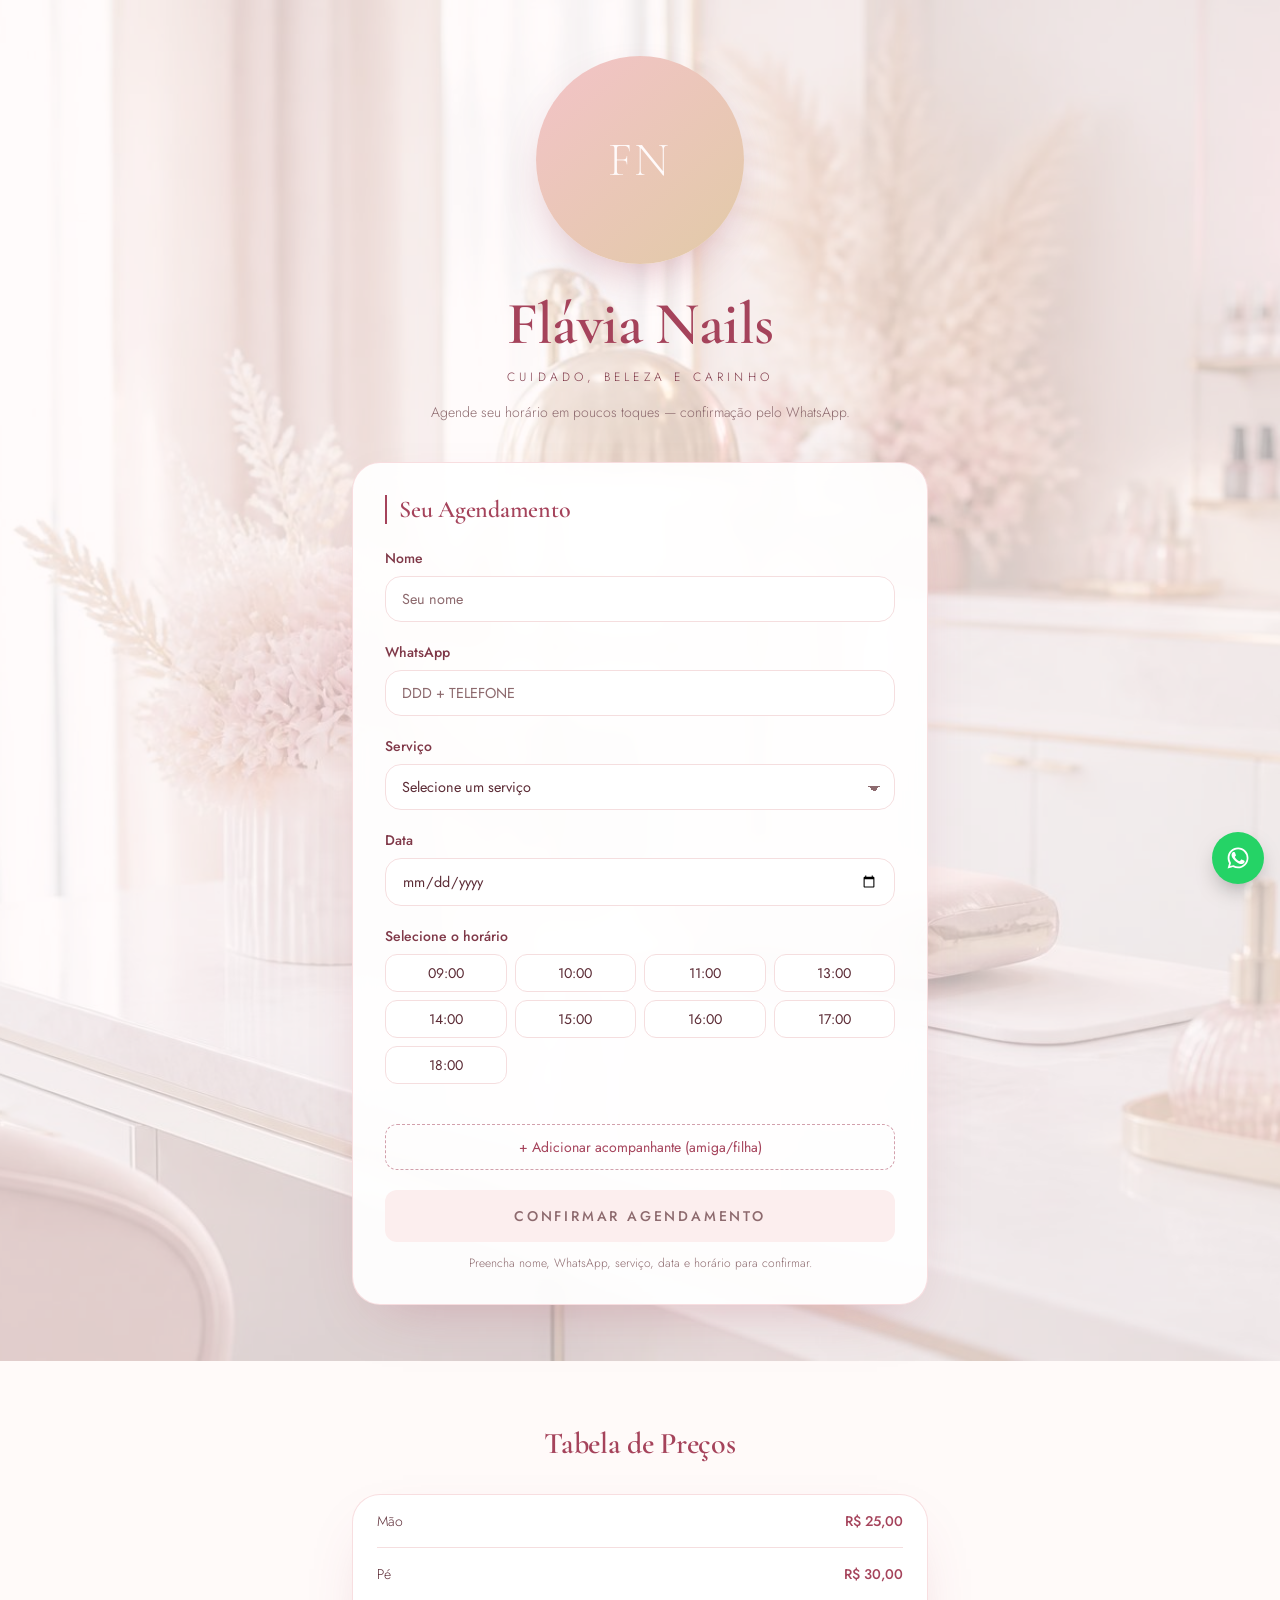
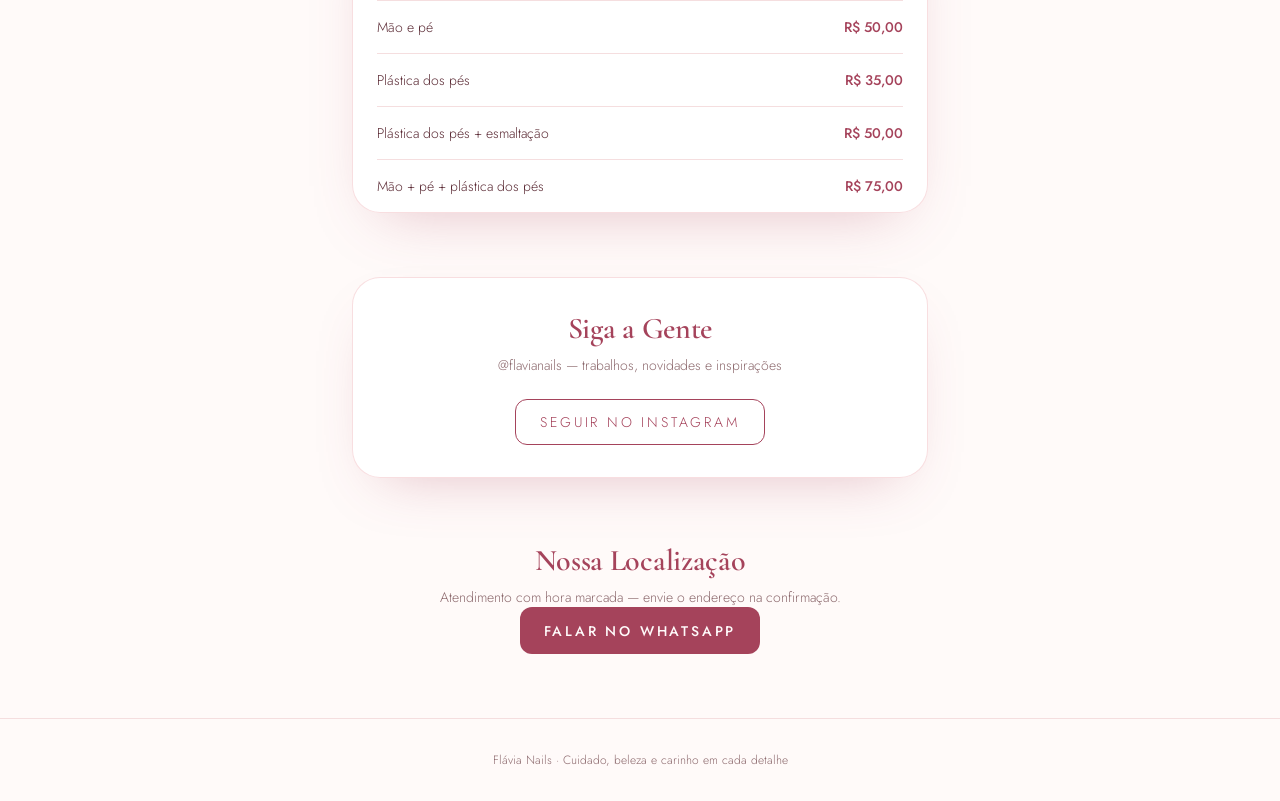
==== index.html @ 186e2348 "Site Flávia Nails: versão estática pronta para GitHub Pages Converte a página do projeto Lovable (Ta" ====
<!doctype html>
<html lang="pt-BR">
  <head>
    <meta charset="utf-8" />
    <meta name="viewport" content="width=device-width, initial-scale=1" />
    <title>Flávia Nails — Agendamento Online</title>
    <meta
      name="description"
      content="Agende seu horário na Flávia Nails: manicure, pedicure, plástica dos pés e esmaltação. Cuidado, beleza e carinho em cada detalhe."
    />
    <meta name="theme-color" content="#fff7f6" />
    <meta property="og:type" content="website" />
    <meta property="og:title" content="Flávia Nails — Agendamento Online" />
    <meta
      property="og:description"
      content="Agende seu horário na Flávia Nails em poucos toques — confirmação pelo WhatsApp."
    />
    <meta property="og:image" content="assets/hero-nails.jpg" />
    <meta name="twitter:card" content="summary_large_image" />
    <link rel="icon" type="image/png" href="assets/favicon.png" />
    <link rel="preconnect" href="https://fonts.googleapis.com" />
    <link rel="preconnect" href="https://fonts.gstatic.com" crossorigin />
    <link
      rel="stylesheet"
      href="https://fonts.googleapis.com/css2?family=Cormorant+Garamond:wght@500;600;700&family=Jost:wght@300;400;500;600&display=swap"
    />
    <link rel="stylesheet" href="styles.css" />
  </head>
  <body>
    <main>
      <!-- Hero + formulário -->
      <section class="hero">
        <img class="hero-bg" src="assets/hero-nails.jpg" alt="" width="1920" height="1280" />
        <div class="hero-veil"></div>

        <div class="hero-head">
          <img
            id="logo"
            class="logo"
            src="assets/logo.jpg"
            alt="Logotipo Flávia Nails"
            width="220"
            height="220"
            onerror="this.replaceWith(document.getElementById('logo-fallback').content.cloneNode(true))"
          />
          <template id="logo-fallback">
            <div class="logo logo-mark" aria-label="Flávia Nails"><span>FN</span></div>
          </template>
          <h1>Flávia Nails</h1>
          <p class="tagline">Cuidado, beleza e carinho</p>
          <p class="lede">Agende seu horário em poucos toques — confirmação pelo WhatsApp.</p>
        </div>

        <form class="card form-card" id="booking-form" novalidate>
          <h2 class="card-title">Seu Agendamento</h2>

          <div class="fields">
            <label class="field">
              <span class="field-label">Nome</span>
              <input id="name" class="input" type="text" placeholder="Seu nome" autocomplete="name" />
            </label>

            <label class="field">
              <span class="field-label">WhatsApp</span>
              <input
                id="phone"
                class="input"
                type="tel"
                inputmode="tel"
                placeholder="DDD + TELEFONE"
                autocomplete="tel"
              />
            </label>

            <label class="field">
              <span class="field-label">Serviço</span>
              <select id="service" class="input"></select>
            </label>

            <label class="field">
              <span class="field-label">Data</span>
              <input id="date" class="input" type="date" />
            </label>

            <div class="field">
              <span class="field-label">Selecione o horário</span>
              <div class="times" id="times" role="group" aria-label="Horários disponíveis"></div>
            </div>

            <div id="guests"></div>

            <button type="button" class="btn-dashed" id="add-guest">
              + Adicionar acompanhante (amiga/filha)
            </button>

            <a id="submit" class="btn-primary btn-block" href="#" target="_blank" rel="noreferrer" aria-disabled="true">
              Confirmar agendamento
            </a>
            <p class="hint" id="hint">Preencha nome, WhatsApp, serviço, data e horário para confirmar.</p>
          </div>
        </form>
      </section>

      <!-- Tabela de preços -->
      <section class="section">
        <div class="wrap">
          <h2 class="section-title">Tabela de Preços</h2>
          <ul class="card price-list" id="price-list"></ul>
        </div>
      </section>

      <!-- Instagram -->
      <section class="section section-tight">
        <div class="card center-card">
          <h2 class="section-title">Siga a Gente</h2>
          <p class="muted" id="instagram-handle">@flavianails — trabalhos, novidades e inspirações</p>
          <a class="btn-outline" id="instagram-link" href="#" target="_blank" rel="noreferrer">
            Seguir no Instagram
          </a>
        </div>
      </section>

      <!-- Localização -->
      <section class="section section-tight">
        <div class="wrap center">
          <h2 class="section-title">Nossa Localização</h2>
          <p class="muted">Atendimento com hora marcada — envie o endereço na confirmação.</p>
          <a class="btn-primary" id="whatsapp-link" href="#" target="_blank" rel="noreferrer">
            Falar no WhatsApp
          </a>
        </div>
      </section>

      <footer class="footer">
        Flávia Nails · Cuidado, beleza e carinho em cada detalhe
      </footer>
    </main>

    <a class="wa-float" id="wa-float" href="#" target="_blank" rel="noreferrer" aria-label="Falar no WhatsApp">
      <svg viewBox="0 0 24 24" width="26" height="26" aria-hidden="true" fill="currentColor">
        <path d="M17.47 14.38c-.3-.15-1.75-.86-2.02-.96-.27-.1-.47-.15-.67.15-.2.3-.77.96-.94 1.16-.17.2-.35.22-.64.08-.3-.15-1.25-.46-2.38-1.47-.88-.78-1.48-1.75-1.65-2.05-.17-.3-.02-.46.13-.6.13-.13.3-.35.45-.52.15-.17.2-.3.3-.5.1-.2.05-.37-.02-.52-.08-.15-.67-1.6-.92-2.2-.24-.58-.49-.5-.67-.51h-.57c-.2 0-.52.07-.79.37-.27.3-1.04 1.01-1.04 2.470 0 1.45 1.06 2.86 1.21 3.06.15.2 2.1 3.2 5.08 4.49.71.3 1.26.49 1.69.63.71.22 1.36.19 1.87.12.57-.09 1.75-.72 2-1.41.25-.69.25-1.28.17-1.41-.07-.13-.27-.2-.57-.35z"/>
        <path d="M12.04 2.4c-5.3 0-9.6 4.3-9.6 9.6 0 1.7.45 3.35 1.3 4.8L2.4 21.6l4.95-1.3a9.56 9.56 0 0 0 4.69 1.2h.01c5.3 0 9.6-4.3 9.6-9.6s-4.3-9.5-9.61-9.5zm0 17.5h-.01a7.94 7.94 0 0 1-4.05-1.11l-.29-.17-2.94.77.78-2.87-.19-.3a7.93 7.93 0 0 1-1.22-4.23c0-4.39 3.57-7.96 7.97-7.96 2.13 0 4.13.83 5.63 2.34a7.9 7.9 0 0 1 2.33 5.63c0 4.4-3.57 7.9-8.01 7.9z"/>
      </svg>
    </a>

    <script src="config.js"></script>
    <script src="app.js"></script>
  </body>
</html>
---- styles.css ----
/* Flávia Nails — design system (convertido do projeto original) */

:root {
  --radius: 1rem;
  --rose: oklch(0.86 0.055 12);
  --rose-deep: oklch(0.52 0.13 8);
  --gold: oklch(0.75 0.09 78);
  --background: oklch(0.99 0.008 20);
  --foreground: oklch(0.36 0.07 8);
  --card: oklch(1 0 0);
  --primary: oklch(0.52 0.13 8);
  --primary-foreground: oklch(0.99 0.005 20);
  --secondary: oklch(0.96 0.02 15);
  --secondary-foreground: oklch(0.44 0.1 8);
  --muted: oklch(0.96 0.015 15);
  --muted-foreground: oklch(0.56 0.045 10);
  --accent: oklch(0.93 0.04 12);
  --border: oklch(0.92 0.025 14);
  --input: oklch(0.92 0.025 14);
  --ring: oklch(0.75 0.08 10);

  --font-display: "Cormorant Garamond", Georgia, serif;
  --font-sans: "Jost", "Segoe UI", system-ui, sans-serif;
}

*,
*::before,
*::after {
  box-sizing: border-box;
  border-color: var(--border);
}

html {
  scroll-behavior: smooth;
}

body {
  margin: 0;
  background-color: var(--background);
  color: var(--foreground);
  font-family: var(--font-sans);
  font-weight: 300;
  -webkit-font-smoothing: antialiased;
}

h1,
h2,
h3 {
  font-family: var(--font-display);
  font-weight: 600;
  letter-spacing: -0.01em;
  margin: 0;
}

img {
  max-width: 100%;
}

/* ---------- hero ---------- */

.hero {
  position: relative;
  isolation: isolate;
  min-height: 100vh;
  padding: 3.5rem 1rem;
}

.hero-bg {
  position: absolute;
  inset: 0;
  z-index: -2;
  height: 100%;
  width: 100%;
  object-fit: cover;
}

.hero-veil {
  position: absolute;
  inset: 0;
  z-index: -1;
  background-color: color-mix(in oklab, var(--background) 70%, transparent);
}

.hero-head {
  margin: 0 auto;
  max-width: 36rem;
  text-align: center;
}

.logo {
  display: block;
  margin: 0 auto;
  width: 10rem;
  height: 10rem;
  object-fit: cover;
  border-radius: 9999px;
  box-shadow: 0 20px 50px -20px color-mix(in oklab, var(--rose-deep) 45%, transparent);
}

.logo-mark {
  display: grid;
  place-items: center;
  background: linear-gradient(140deg, var(--rose), color-mix(in oklab, var(--gold) 60%, white));
  color: var(--primary-foreground);
  font-family: var(--font-display);
  font-size: 3rem;
  letter-spacing: 0.05em;
}

.hero-head h1 {
  margin-top: 1.5rem;
  font-size: 3rem;
  color: var(--primary);
}

.tagline {
  margin: 0.5rem 0 0;
  font-size: 0.75rem;
  text-transform: uppercase;
  letter-spacing: 0.35em;
  color: var(--secondary-foreground);
}

.lede {
  margin: 1rem 0 0;
  font-size: 0.875rem;
  color: var(--muted-foreground);
}

/* ---------- cards ---------- */

.card {
  background-color: color-mix(in oklab, var(--card) 92%, transparent);
  border: 1px solid color-mix(in oklab, var(--rose) 55%, transparent);
  box-shadow: 0 24px 60px -30px color-mix(in oklab, var(--rose-deep) 35%, transparent);
  backdrop-filter: blur(10px);
  border-radius: calc(var(--radius) + 12px);
}

.form-card {
  margin: 2.5rem auto 0;
  max-width: 36rem;
  padding: 1.5rem;
}

.card-title {
  border-left: 2px solid var(--primary);
  padding-left: 0.75rem;
  font-size: 1.5rem;
  color: var(--primary);
}

.fields {
  margin-top: 1.5rem;
  display: flex;
  flex-direction: column;
  gap: 1.25rem;
}

.field {
  display: block;
}

.field-label {
  display: block;
  margin-bottom: 0.5rem;
  font-size: 0.875rem;
  font-weight: 500;
  color: var(--secondary-foreground);
}

.input {
  width: 100%;
  border-radius: var(--radius);
  border: 1px solid var(--input);
  background-color: color-mix(in oklab, var(--card) 85%, transparent);
  padding: 0.75rem 1rem;
  font-size: 0.9rem;
  font-family: inherit;
  color: var(--foreground);
}

.input::placeholder {
  color: var(--muted-foreground);
}

.input:focus {
  outline: 2px solid color-mix(in oklab, var(--ring) 70%, transparent);
  outline-offset: 1px;
}

select.input {
  appearance: none;
  background-image: linear-gradient(45deg, transparent 50%, var(--muted-foreground) 50%),
    linear-gradient(135deg, var(--muted-foreground) 50%, transparent 50%);
  background-position: calc(100% - 20px) 55%, calc(100% - 14px) 55%;
  background-size: 6px 6px, 6px 6px;
  background-repeat: no-repeat;
  padding-right: 2.5rem;
}

/* ---------- horários ---------- */

.times {
  display: grid;
  grid-template-columns: repeat(3, minmax(0, 1fr));
  gap: 0.5rem;
}

.time {
  border-radius: calc(var(--radius) - 4px);
  border: 1px solid var(--border);
  background-color: var(--card);
  color: var(--foreground);
  padding: 0.5rem 0.75rem;
  font-size: 0.875rem;
  font-family: inherit;
  cursor: pointer;
  transition: background-color 0.15s ease, color 0.15s ease;
}

.time:hover {
  background-color: var(--accent);
}

.time.is-active {
  border-color: var(--primary);
  background-color: var(--primary);
  color: var(--primary-foreground);
}

/* ---------- acompanhantes ---------- */

.guest {
  display: flex;
  flex-direction: column;
  gap: 1rem;
  border-radius: calc(var(--radius) + 4px);
  border: 1px solid var(--border);
  background-color: color-mix(in oklab, var(--secondary) 60%, transparent);
  padding: 1rem;
  margin-bottom: 1.25rem;
}

.guest-head {
  display: flex;
  align-items: center;
  justify-content: space-between;
}

.guest-title {
  font-size: 0.875rem;
  font-weight: 500;
  color: var(--secondary-foreground);
}

.guest-remove {
  border: 0;
  background: none;
  padding: 0;
  font-family: inherit;
  font-size: 0.75rem;
  text-transform: uppercase;
  letter-spacing: 0.1em;
  color: var(--muted-foreground);
  cursor: pointer;
}

.guest-remove:hover {
  color: var(--primary);
}

/* ---------- botões ---------- */

.btn-dashed {
  width: 100%;
  border-radius: calc(var(--radius) - 4px);
  border: 1px dashed color-mix(in oklab, var(--primary) 50%, transparent);
  background: none;
  padding: 0.75rem 1rem;
  font-family: inherit;
  font-size: 0.875rem;
  color: var(--primary);
  cursor: pointer;
  transition: background-color 0.15s ease;
}

.btn-dashed:hover {
  background-color: var(--accent);
}

.btn-primary {
  display: inline-block;
  border-radius: calc(var(--radius) - 4px);
  background-color: var(--primary);
  color: var(--primary-foreground);
  padding: 0.85rem 1.5rem;
  font-size: 0.875rem;
  font-weight: 500;
  text-transform: uppercase;
  letter-spacing: 0.2em;
  text-align: center;
  text-decoration: none;
  transition: opacity 0.15s ease;
}

.btn-primary:hover {
  opacity: 0.9;
}

.btn-block {
  display: block;
  padding: 1rem;
}

.btn-primary.is-disabled {
  background-color: var(--muted);
  color: var(--muted-foreground);
  cursor: not-allowed;
}

.btn-outline {
  display: inline-block;
  margin-top: 1.5rem;
  border: 1px solid var(--primary);
  border-radius: calc(var(--radius) - 4px);
  padding: 0.75rem 1.5rem;
  font-size: 0.875rem;
  text-transform: uppercase;
  letter-spacing: 0.2em;
  color: var(--primary);
  text-decoration: none;
  transition: background-color 0.15s ease;
}

.btn-outline:hover {
  background-color: var(--accent);
}

.hint {
  margin: -0.5rem 0 0;
  text-align: center;
  font-size: 0.75rem;
  color: var(--muted-foreground);
}

.shake {
  animation: shake 0.4s ease;
}

@keyframes shake {
  25% {
    transform: translateX(-4px);
  }
  50% {
    transform: translateX(4px);
  }
  75% {
    transform: translateX(-2px);
  }
}

/* ---------- seções ---------- */

.section {
  padding: 4rem 1rem;
}

.section-tight {
  padding: 0 1rem 4rem;
}

.wrap {
  margin: 0 auto;
  max-width: 36rem;
}

.center {
  text-align: center;
}

.section-title {
  font-size: 1.875rem;
  text-align: center;
  color: var(--primary);
}

.muted {
  margin: 0.5rem 0 0;
  font-size: 0.875rem;
  color: var(--muted-foreground);
}

.price-list {
  margin: 2rem auto 0;
  max-width: 36rem;
  list-style: none;
  padding: 0 1.5rem;
}

.price-list li {
  display: flex;
  align-items: baseline;
  justify-content: space-between;
  gap: 1rem;
  padding: 1rem 0;
  font-size: 0.875rem;
}

.price-list li + li {
  border-top: 1px solid var(--border);
}

.price {
  font-weight: 500;
  color: var(--primary);
}

.center-card {
  margin: 0 auto;
  max-width: 36rem;
  padding: 2rem;
  text-align: center;
}

.footer {
  border-top: 1px solid var(--border);
  padding: 2rem 1rem;
  text-align: center;
  font-size: 0.75rem;
  color: var(--muted-foreground);
}

/* ---------- botão flutuante do WhatsApp ---------- */

.wa-float {
  position: fixed;
  right: 1rem;
  bottom: 1rem;
  z-index: 50;
  display: grid;
  place-items: center;
  width: 3.25rem;
  height: 3.25rem;
  border-radius: 9999px;
  background-color: #25d366;
  color: #fff;
  box-shadow: 0 10px 25px -8px rgb(0 0 0 / 0.4);
  transition: transform 0.15s ease;
}

.wa-float:hover {
  transform: scale(1.06);
}

/* ---------- telas maiores ---------- */

@media (min-width: 640px) {
  .hero-head h1 {
    font-size: 3.75rem;
  }
  .logo {
    width: 13rem;
    height: 13rem;
  }
  .form-card {
    padding: 2rem;
  }
  .times {
    grid-template-columns: repeat(4, minmax(0, 1fr));
  }
}
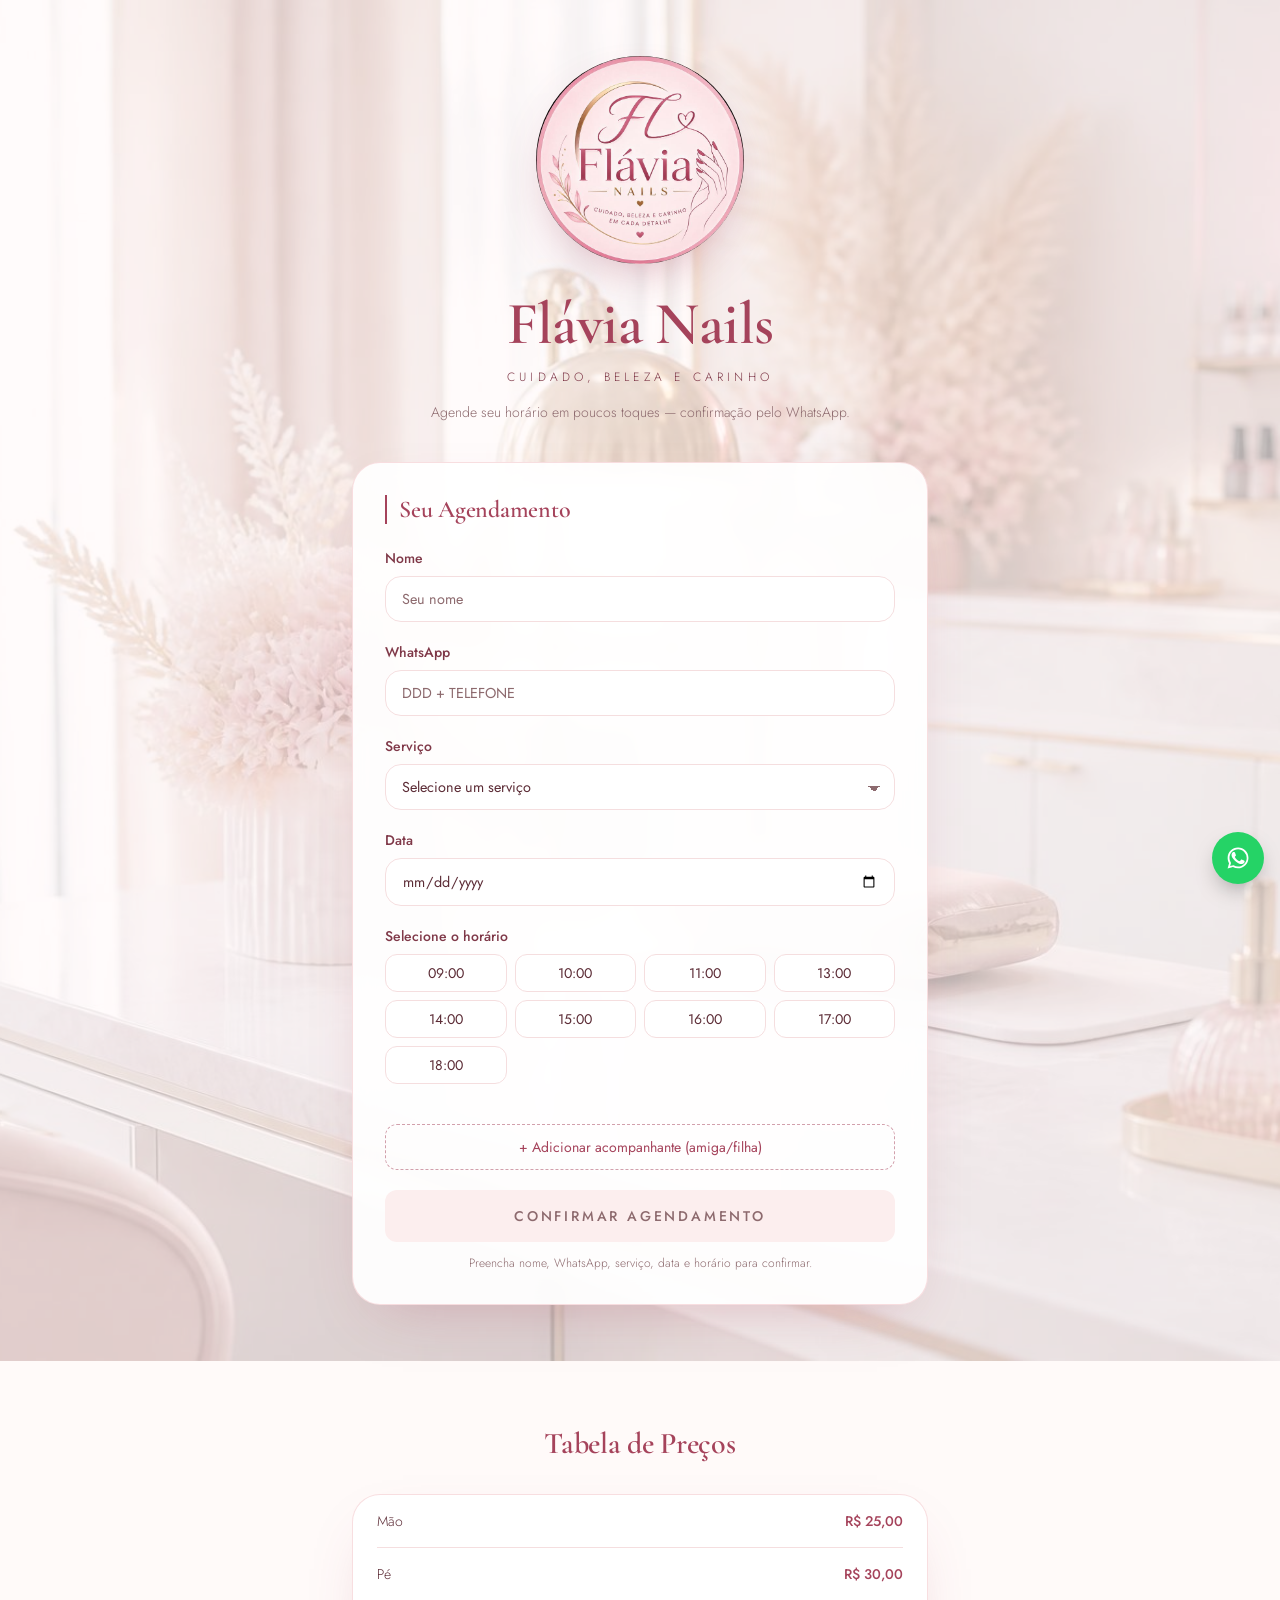
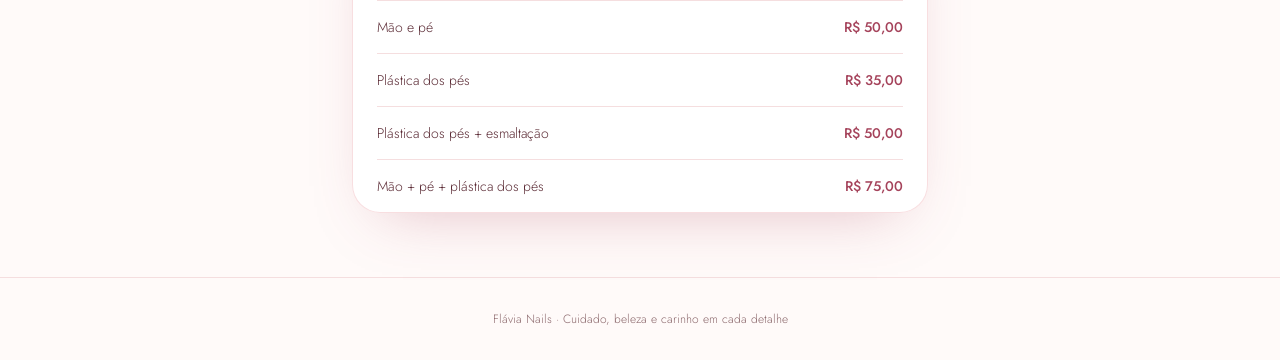
==== commit f2060b3a: "Remove as seções de Instagram e Localização Tira também o CSS e o JS que só serviam a elas e a confi" ====
--- a/index.html
+++ b/index.html
@@ -109,28 +109,6 @@
         </div>
       </section>
 
-      <!-- Instagram -->
-      <section class="section section-tight">
-        <div class="card center-card">
-          <h2 class="section-title">Siga a Gente</h2>
-          <p class="muted" id="instagram-handle">@flavianails — trabalhos, novidades e inspirações</p>
-          <a class="btn-outline" id="instagram-link" href="#" target="_blank" rel="noreferrer">
-            Seguir no Instagram
-          </a>
-        </div>
-      </section>
-
-      <!-- Localização -->
-      <section class="section section-tight">
-        <div class="wrap center">
-          <h2 class="section-title">Nossa Localização</h2>
-          <p class="muted">Atendimento com hora marcada — envie o endereço na confirmação.</p>
-          <a class="btn-primary" id="whatsapp-link" href="#" target="_blank" rel="noreferrer">
-            Falar no WhatsApp
-          </a>
-        </div>
-      </section>
-
       <footer class="footer">
         Flávia Nails · Cuidado, beleza e carinho em cada detalhe
       </footer>
--- a/styles.css
+++ b/styles.css
@@ -319,24 +319,6 @@
   cursor: not-allowed;
 }
 
-.btn-outline {
-  display: inline-block;
-  margin-top: 1.5rem;
-  border: 1px solid var(--primary);
-  border-radius: calc(var(--radius) - 4px);
-  padding: 0.75rem 1.5rem;
-  font-size: 0.875rem;
-  text-transform: uppercase;
-  letter-spacing: 0.2em;
-  color: var(--primary);
-  text-decoration: none;
-  transition: background-color 0.15s ease;
-}
-
-.btn-outline:hover {
-  background-color: var(--accent);
-}
-
 .hint {
   margin: -0.5rem 0 0;
   text-align: center;
@@ -366,29 +348,15 @@
   padding: 4rem 1rem;
 }
 
-.section-tight {
-  padding: 0 1rem 4rem;
-}
-
 .wrap {
   margin: 0 auto;
   max-width: 36rem;
 }
 
-.center {
-  text-align: center;
-}
-
 .section-title {
   font-size: 1.875rem;
   text-align: center;
   color: var(--primary);
-}
-
-.muted {
-  margin: 0.5rem 0 0;
-  font-size: 0.875rem;
-  color: var(--muted-foreground);
 }
 
 .price-list {
@@ -414,13 +382,6 @@
 .price {
   font-weight: 500;
   color: var(--primary);
-}
-
-.center-card {
-  margin: 0 auto;
-  max-width: 36rem;
-  padding: 2rem;
-  text-align: center;
 }
 
 .footer {
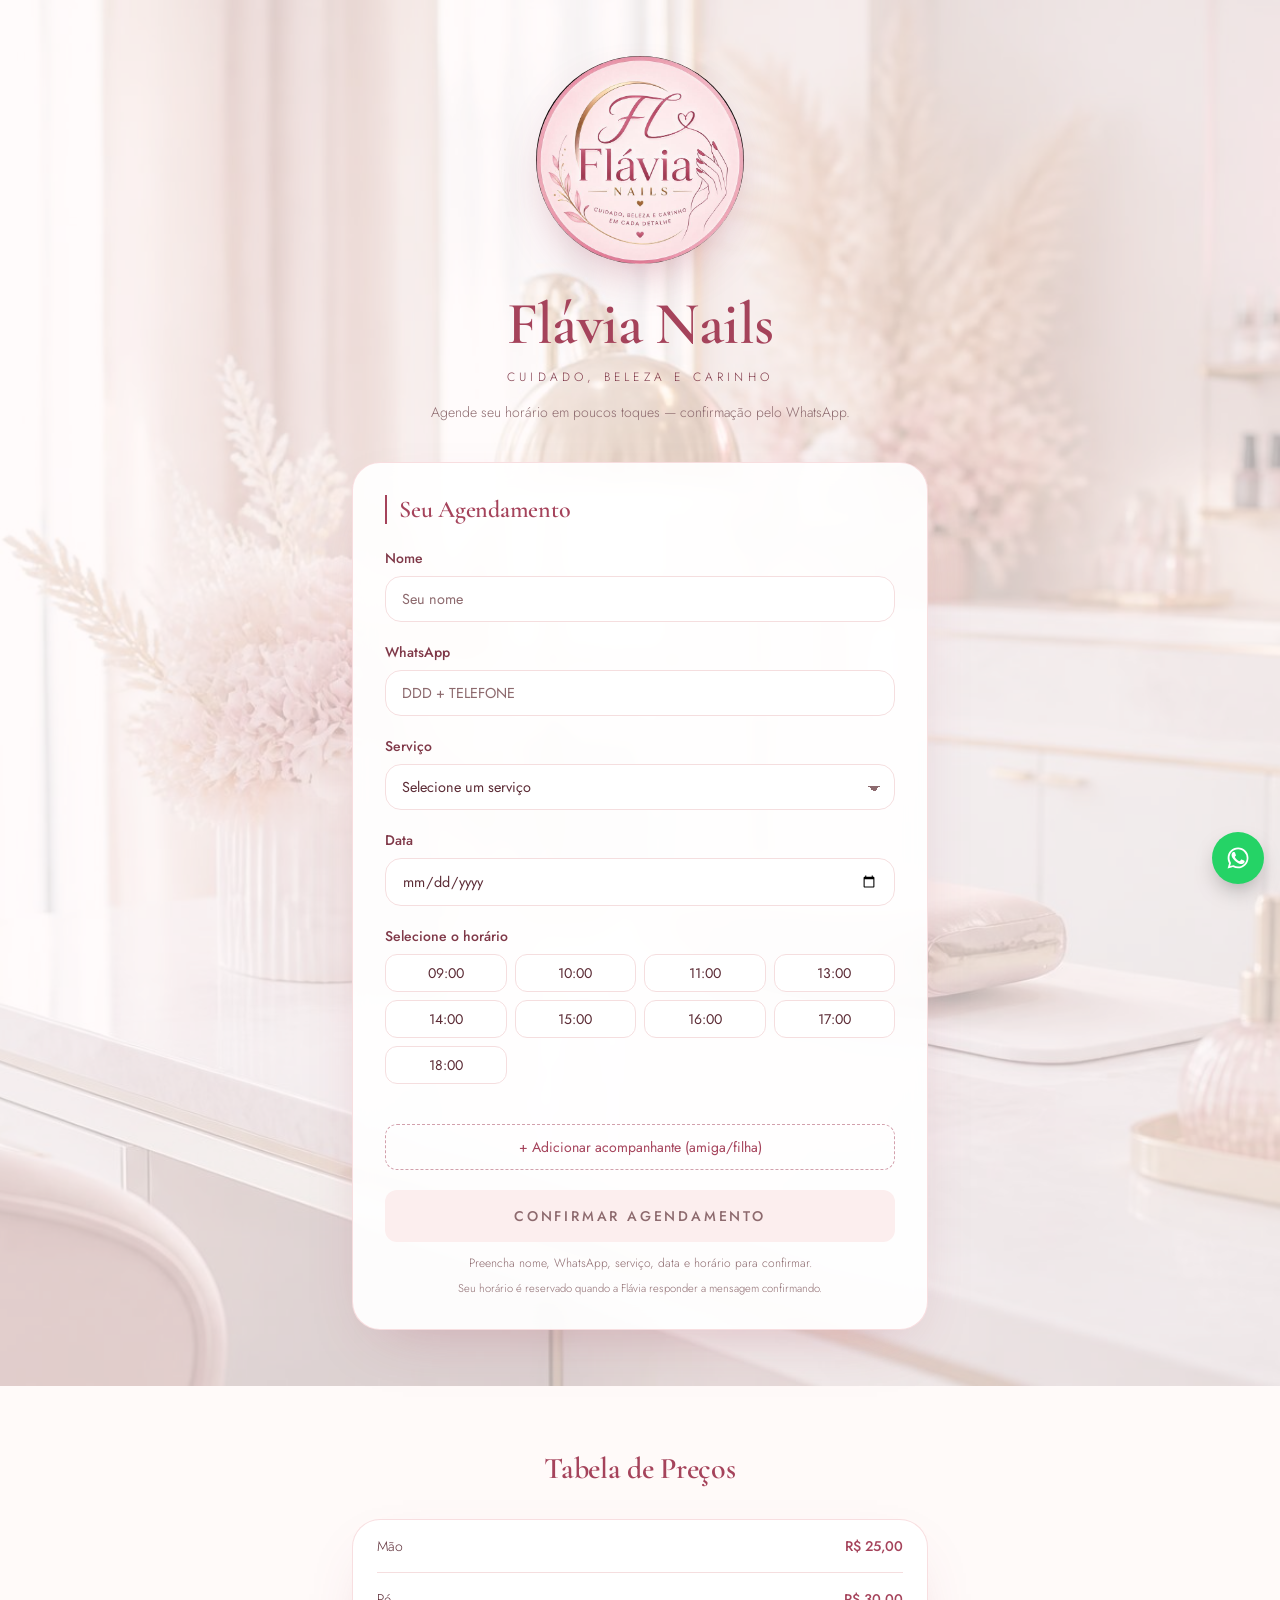
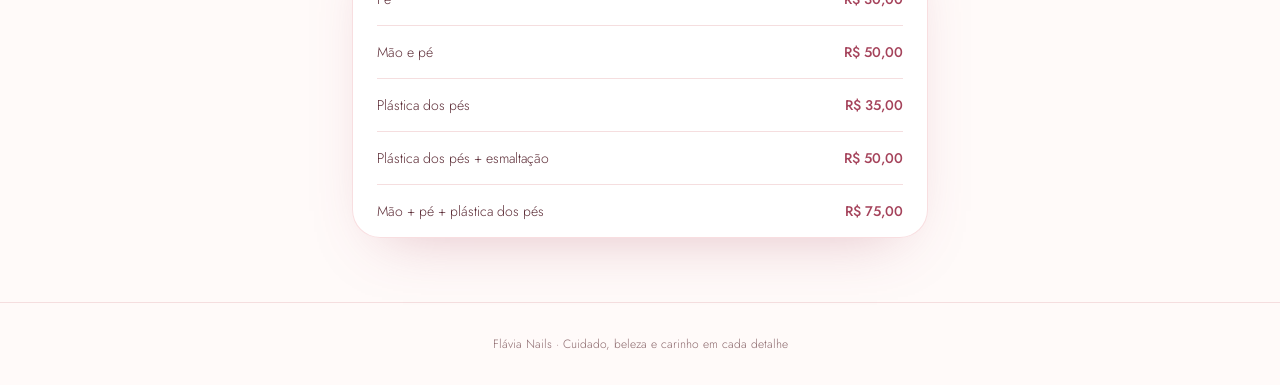
==== commit 89bef515: "O horário só sai do ar quando a Flávia confirma Antes o pedido da cliente já travava o horário. Agor" ====
--- a/index.html
+++ b/index.html
@@ -97,6 +97,9 @@
               Confirmar agendamento
             </a>
             <p class="hint" id="hint">Preencha nome, WhatsApp, serviço, data e horário para confirmar.</p>
+            <p class="nota">
+              Seu horário é reservado quando a Flávia responder a mensagem confirmando.
+            </p>
           </div>
         </form>
       </section>
@@ -122,6 +125,7 @@
     </a>
 
     <script src="config.js"></script>
+    <script src="db.js"></script>
     <script src="app.js"></script>
   </body>
 </html>
--- a/styles.css
+++ b/styles.css
@@ -223,6 +223,24 @@
   background-color: var(--accent);
 }
 
+.time.is-taken,
+.time:disabled {
+  border-style: dashed;
+  background-color: transparent;
+  color: var(--muted-foreground);
+  text-decoration: line-through;
+  cursor: not-allowed;
+}
+
+.time.is-taken:hover {
+  background-color: transparent;
+}
+
+.times.is-loading {
+  opacity: 0.55;
+  pointer-events: none;
+}
+
 .time.is-active {
   border-color: var(--primary);
   background-color: var(--primary);
@@ -323,6 +341,14 @@
   margin: -0.5rem 0 0;
   text-align: center;
   font-size: 0.75rem;
+  color: var(--muted-foreground);
+}
+
+.nota {
+  margin: -0.75rem 0 0;
+  text-align: center;
+  font-size: 0.7rem;
+  line-height: 1.5;
   color: var(--muted-foreground);
 }
 
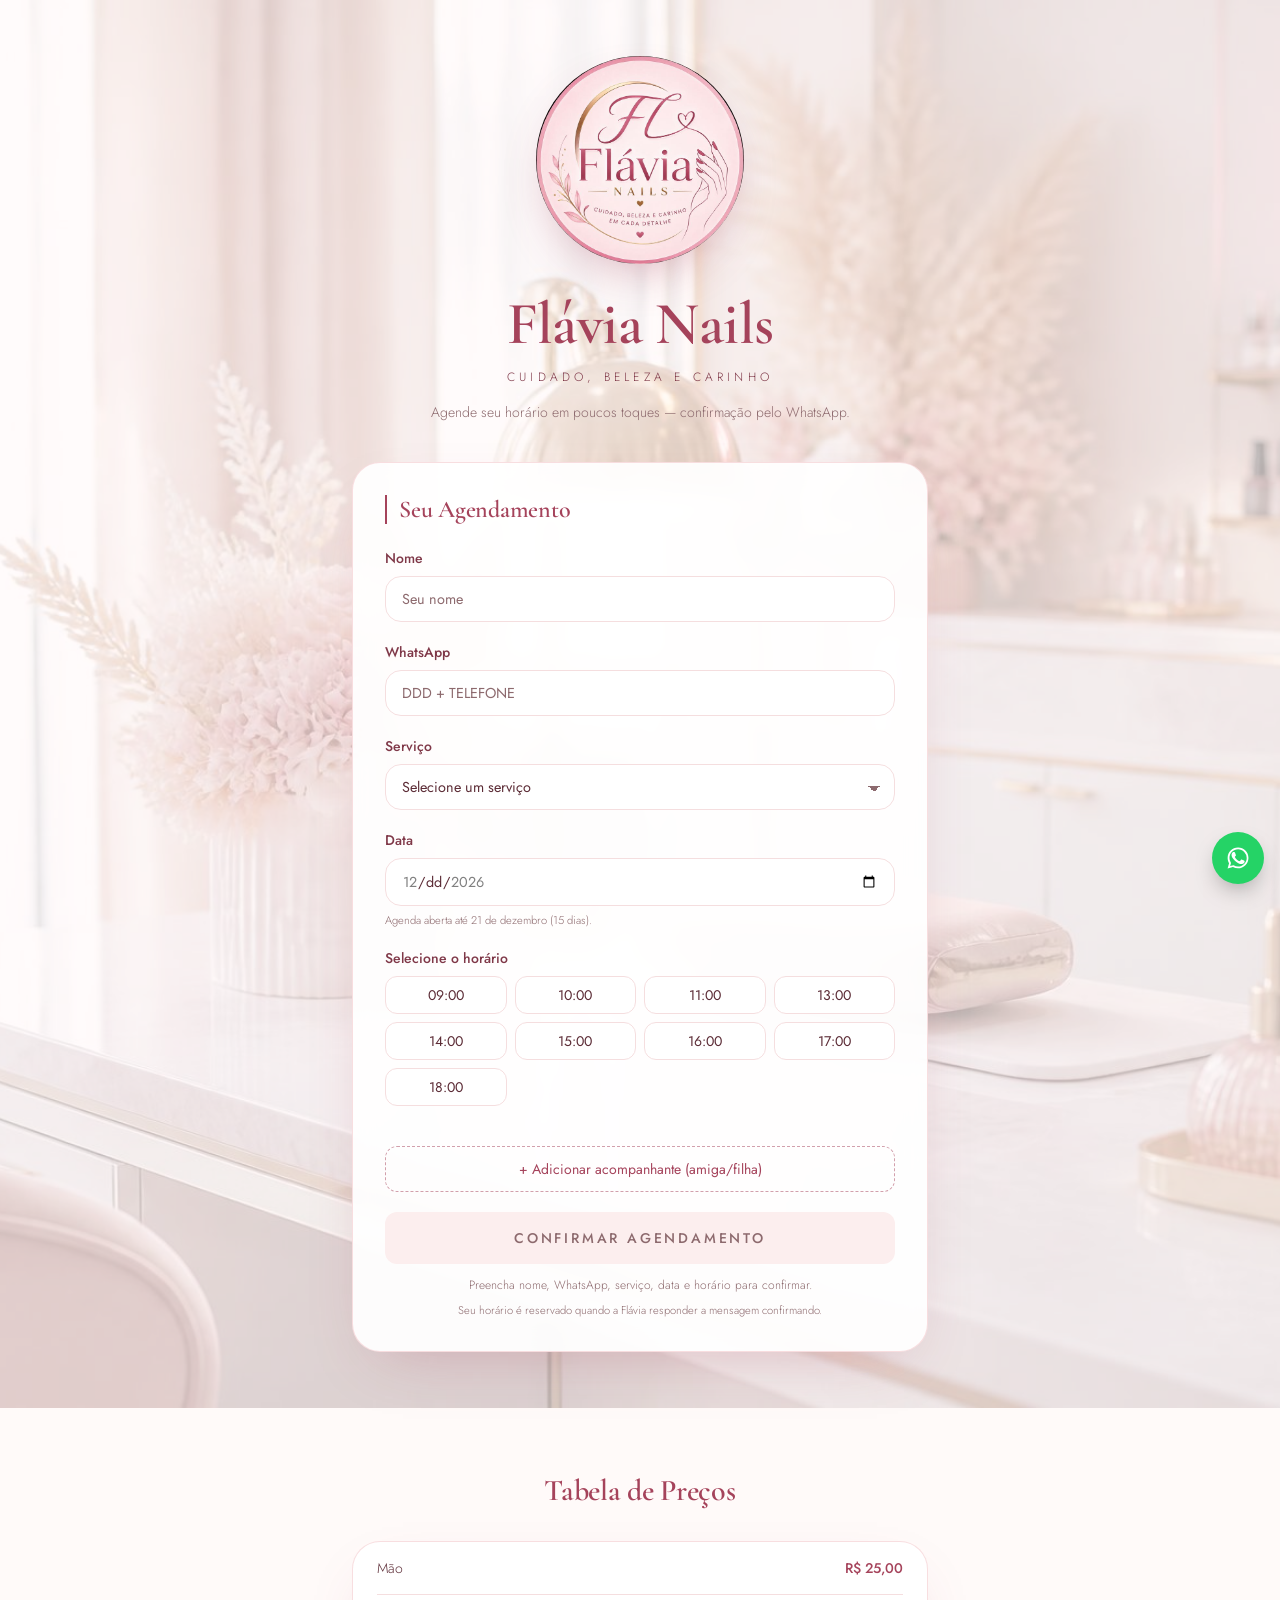
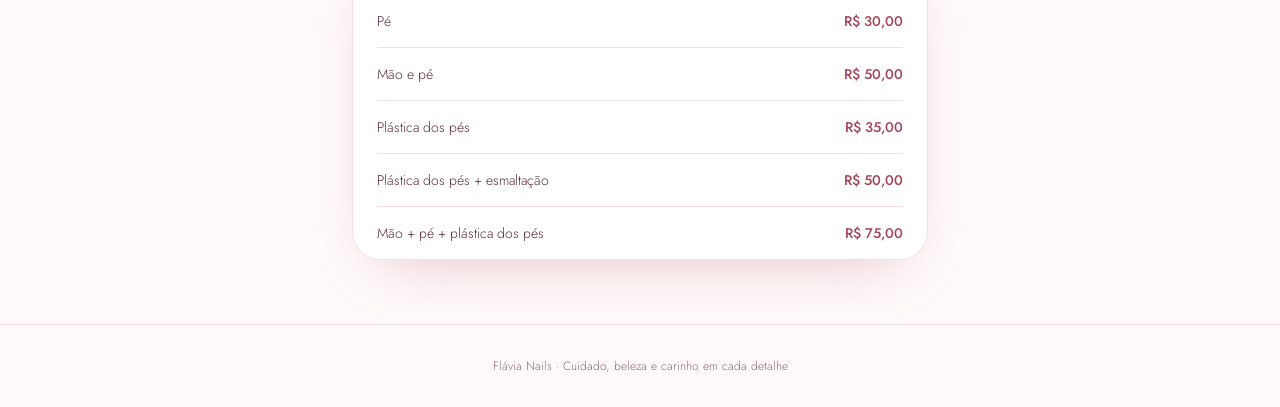
==== commit bde0fecb: "Calendário limitado aos próximos 15 dias O ano inteiro aberto era escolha demais e permitia marcar p" ====
--- a/index.html
+++ b/index.html
@@ -80,6 +80,7 @@
             <label class="field">
               <span class="field-label">Data</span>
               <input id="date" class="input" type="date" />
+              <span class="ajuda" id="janela-datas"></span>
             </label>
 
             <div class="field">
--- a/styles.css
+++ b/styles.css
@@ -337,6 +337,13 @@
   cursor: not-allowed;
 }
 
+.ajuda {
+  display: block;
+  margin-top: 0.4rem;
+  font-size: 0.7rem;
+  color: var(--muted-foreground);
+}
+
 .hint {
   margin: -0.5rem 0 0;
   text-align: center;
